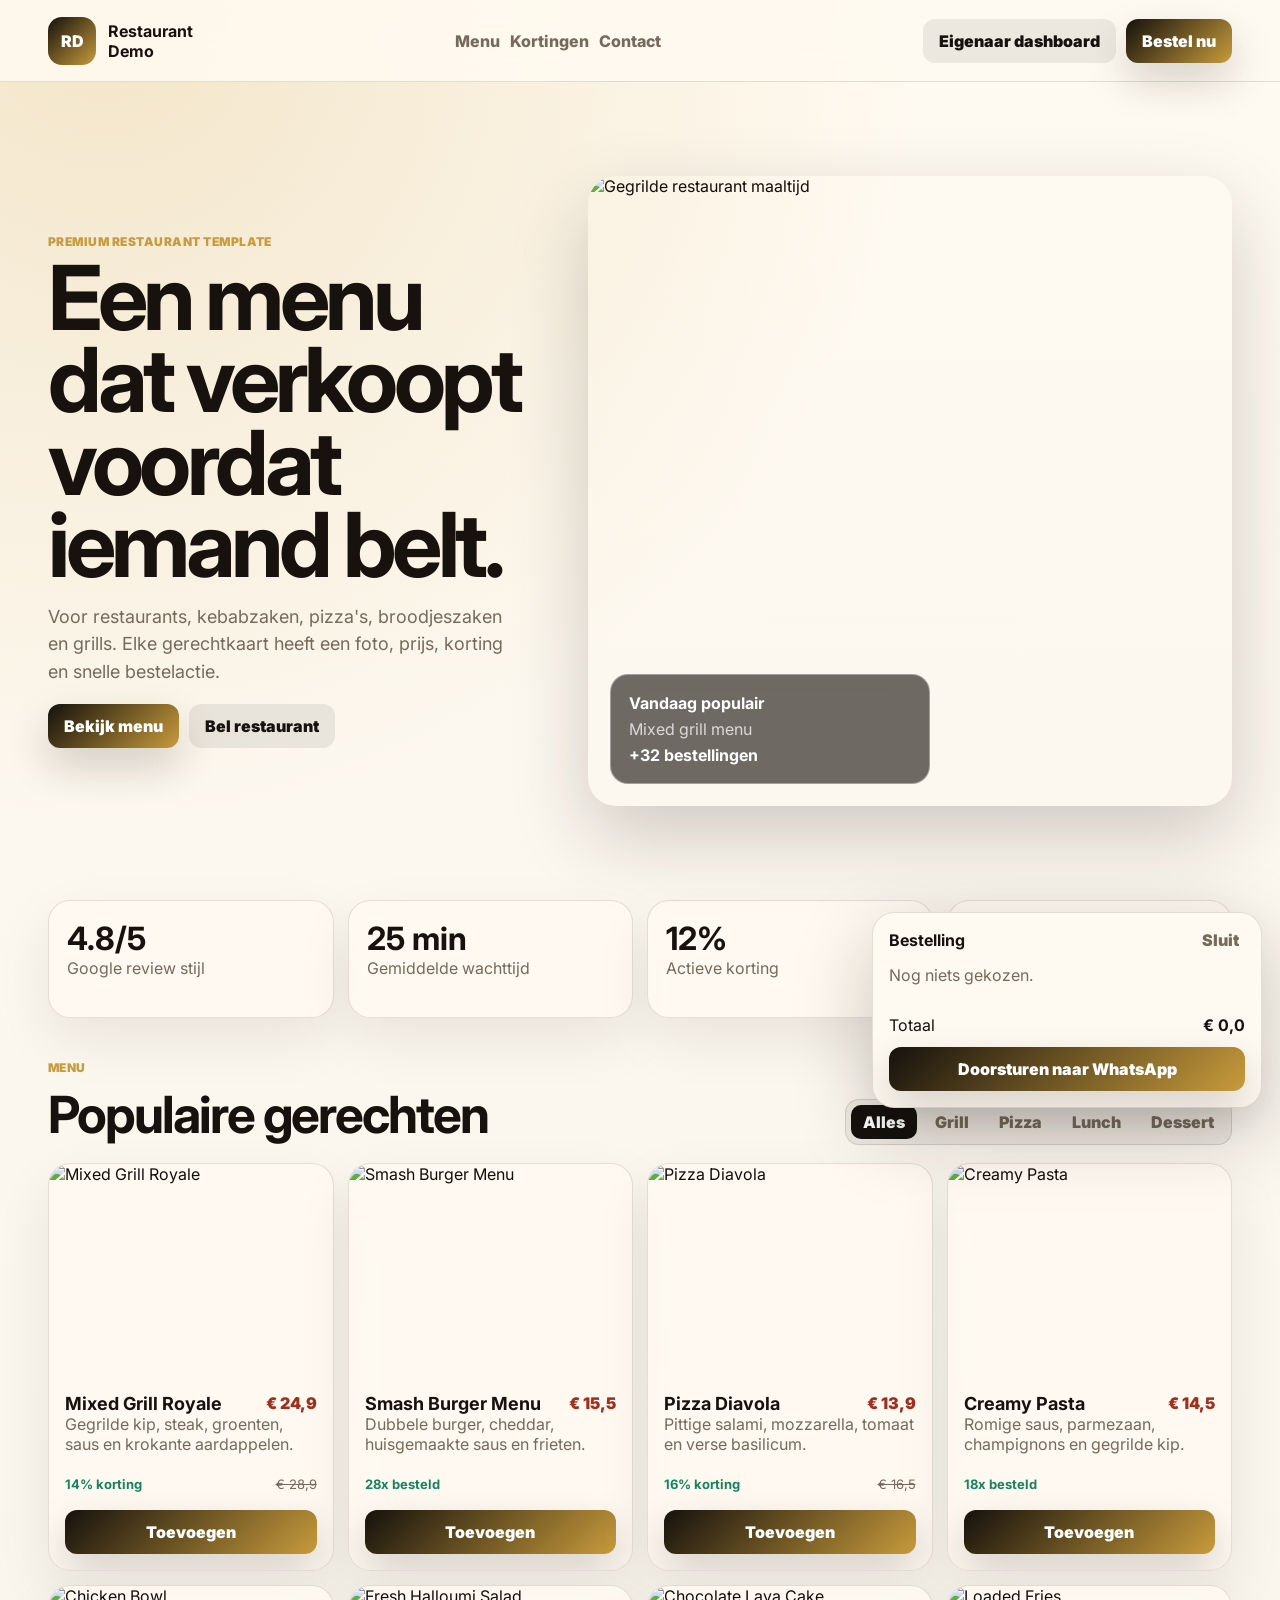
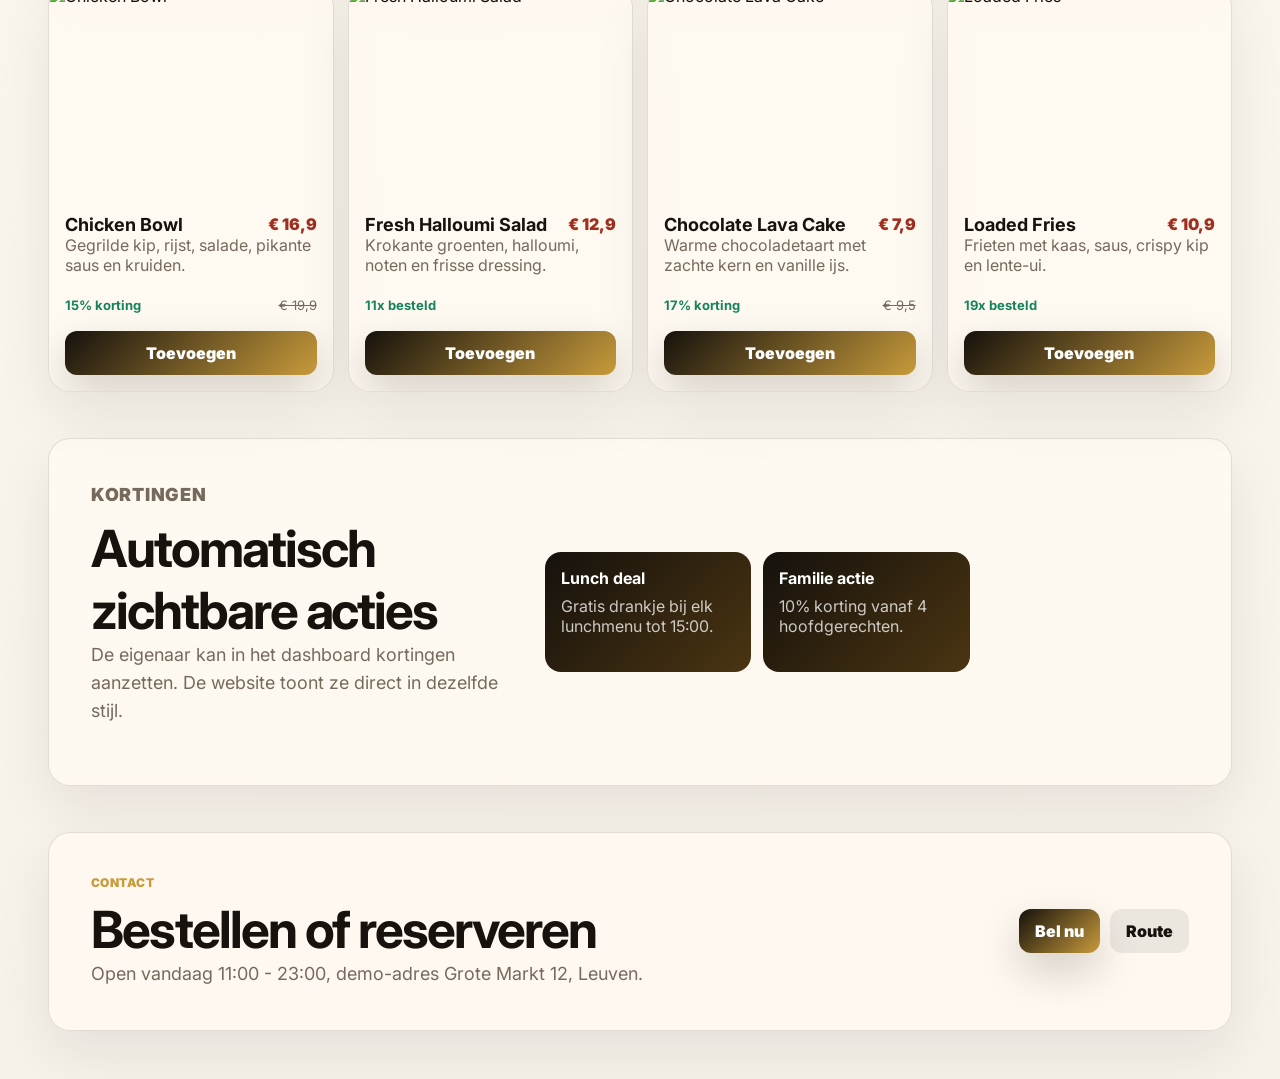
==== restaurant-template/index.html @ 37c9e4f7 "Add restaurant website template" ====
<!doctype html>
<html lang="nl">
<head>
  <meta charset="utf-8">
  <meta name="viewport" content="width=device-width, initial-scale=1">
  <title>Restaurant Template Pro</title>
  <meta name="description" content="Premium restaurant website template met eigenaar dashboard, menu, kortingen en omzetoverzicht.">
  <link rel="preconnect" href="https://fonts.googleapis.com">
  <link rel="preconnect" href="https://fonts.gstatic.com" crossorigin>
  <link href="https://fonts.googleapis.com/css2?family=Inter:wght@500;600;700;800;900&display=swap" rel="stylesheet">
  <link rel="stylesheet" href="styles.css">
</head>
<body>
  <header class="topbar">
    <a class="brand" href="#home">
      <span>RD</span>
      <strong>Restaurant<br>Demo</strong>
    </a>
    <nav>
      <a href="#menu">Menu</a>
      <a href="#deals">Kortingen</a>
      <a href="#contact">Contact</a>
    </nav>
    <div class="top-actions">
      <button class="ghost" id="openAdmin">Eigenaar dashboard</button>
      <a class="primary" href="#menu">Bestel nu</a>
    </div>
  </header>

  <main>
    <section class="hero" id="home">
      <div class="hero-copy">
        <p class="eyebrow">Premium restaurant template</p>
        <h1>Een menu dat verkoopt voordat iemand belt.</h1>
        <p>Voor restaurants, kebabzaken, pizza's, broodjeszaken en grills. Elke gerechtkaart heeft een foto, prijs, korting en snelle bestelactie.</p>
        <div class="hero-actions">
          <a class="primary" href="#menu">Bekijk menu</a>
          <a class="ghost" href="tel:+32123456789">Bel restaurant</a>
        </div>
      </div>
      <div class="hero-board">
        <img src="https://images.unsplash.com/photo-1544025162-d76694265947?auto=format&fit=crop&w=1100&q=85" alt="Gegrilde restaurant maaltijd">
        <div class="live-card">
          <strong>Vandaag populair</strong>
          <span>Mixed grill menu</span>
          <b>+32 bestellingen</b>
        </div>
      </div>
    </section>

    <section class="stats-band">
      <article><strong>4.8/5</strong><span>Google review stijl</span></article>
      <article><strong>25 min</strong><span>Gemiddelde wachttijd</span></article>
      <article><strong>12%</strong><span>Actieve korting</span></article>
      <article><strong>€ 2.840</strong><span>Demo omzet vandaag</span></article>
    </section>

    <section class="section-head" id="menu">
      <div>
        <p class="eyebrow">Menu</p>
        <h2>Populaire gerechten</h2>
      </div>
      <div class="filters" id="menuFilters">
        <button class="active" data-filter="all">Alles</button>
        <button data-filter="grill">Grill</button>
        <button data-filter="pizza">Pizza</button>
        <button data-filter="lunch">Lunch</button>
        <button data-filter="dessert">Dessert</button>
      </div>
    </section>

    <section class="menu-grid" id="menuGrid"></section>

    <section class="deals" id="deals">
      <div>
        <p class="eyebrow">Kortingen</p>
        <h2>Automatisch zichtbare acties</h2>
        <p>De eigenaar kan in het dashboard kortingen aanzetten. De website toont ze direct in dezelfde stijl.</p>
      </div>
      <div id="dealCards" class="deal-grid"></div>
    </section>

    <section class="order-strip" id="contact">
      <div>
        <p class="eyebrow">Contact</p>
        <h2>Bestellen of reserveren</h2>
        <span>Open vandaag 11:00 - 23:00, demo-adres Grote Markt 12, Leuven.</span>
      </div>
      <div class="contact-actions">
        <a class="primary" href="tel:+32123456789">Bel nu</a>
        <a class="ghost" href="https://www.google.com/maps" target="_blank" rel="noreferrer">Route</a>
      </div>
    </section>
  </main>

  <aside class="cart" id="cart">
    <div class="cart-head">
      <strong>Bestelling</strong>
      <button id="closeCart">Sluit</button>
    </div>
    <div id="cartItems" class="cart-items"></div>
    <div class="cart-total">
      <span>Totaal</span>
      <strong id="cartTotal">€ 0</strong>
    </div>
    <button class="primary full-btn">Doorsturen naar WhatsApp</button>
  </aside>

  <dialog id="adminLogin">
    <form class="login-card" id="loginForm">
      <p class="eyebrow">Eigenaar login</p>
      <h2>Dashboard openen</h2>
      <p>Demo pincode: <strong>1234</strong></p>
      <input name="pin" inputmode="numeric" placeholder="Pincode" required>
      <button class="primary" type="submit">Open dashboard</button>
    </form>
  </dialog>

  <section class="admin-shell" id="adminShell" aria-hidden="true">
    <div class="admin-top">
      <div>
        <p class="eyebrow">Eigenaar dashboard</p>
        <h2>Restaurant controlecentrum</h2>
      </div>
      <button class="ghost" id="closeAdmin">Sluiten</button>
    </div>
    <div class="admin-metrics" id="adminMetrics"></div>
    <div class="admin-grid">
      <section class="admin-panel">
        <div class="panel-head">
          <h3>Omzet</h3>
          <div class="segmented" id="rangeControls">
            <button data-range="7">7D</button>
            <button class="active" data-range="30">30D</button>
            <button data-range="90">90D</button>
          </div>
        </div>
        <div id="revenueChart" class="revenue-chart"></div>
      </section>
      <section class="admin-panel">
        <div class="panel-head"><h3>Kortingen</h3><span>Live demo</span></div>
        <div id="discountAdmin" class="discount-admin"></div>
      </section>
    </div>
    <section class="admin-panel">
      <div class="panel-head"><h3>Menu beheer</h3><span>prijzen, beschikbaarheid, populariteit</span></div>
      <div id="menuAdmin" class="menu-admin"></div>
    </section>
  </section>

  <script src="script.js"></script>
</body>
</html>
---- restaurant-template/styles.css ----
:root {
  --bg: #f6f2ea;
  --ink: #17120d;
  --muted: #756a5c;
  --panel: #fffaf1;
  --line: rgba(23,18,13,.12);
  --gold: #c89b3c;
  --black: #15110c;
  --red: #9f2f1f;
  --green: #16835d;
  font-family: Inter, system-ui, sans-serif;
}
* { box-sizing: border-box; }
html { scroll-behavior: smooth; }
body {
  margin: 0;
  color: var(--ink);
  overflow-x: hidden;
  background:
    radial-gradient(circle at 8% 0%, rgba(200,155,60,.22), transparent 28%),
    linear-gradient(180deg, #fffaf1, var(--bg));
}
img { max-width: 100%; display: block; }
a { color: inherit; text-decoration: none; }
button, input { font: inherit; }
button { cursor: pointer; }
.topbar {
  position: sticky;
  top: 0;
  z-index: 20;
  min-height: 82px;
  padding: 14px clamp(16px, 4vw, 48px);
  border-bottom: 1px solid var(--line);
  background: rgba(255,250,241,.88);
  backdrop-filter: blur(18px);
  display: flex;
  align-items: center;
  justify-content: space-between;
  gap: 16px;
}
.brand {
  display: flex;
  align-items: center;
  gap: 12px;
  font-weight: 900;
}
.brand span {
  width: 48px;
  height: 48px;
  display: grid;
  place-items: center;
  border-radius: 14px;
  color: #fff;
  background: linear-gradient(135deg, var(--black), var(--gold));
}
nav, .top-actions, .hero-actions, .contact-actions {
  display: flex;
  align-items: center;
  gap: 10px;
  flex-wrap: wrap;
}
nav a {
  color: var(--muted);
  font-weight: 800;
}
.primary, .ghost {
  min-height: 44px;
  border: 0;
  border-radius: 12px;
  padding: 0 16px;
  display: inline-flex;
  align-items: center;
  justify-content: center;
  font-weight: 900;
}
.primary {
  color: #fff;
  background: linear-gradient(135deg, var(--black), var(--gold));
  box-shadow: 0 18px 42px rgba(23,18,13,.18);
}
.ghost {
  color: var(--ink);
  background: rgba(23,18,13,.08);
}
main {
  padding: 0 clamp(16px, 4vw, 48px) 48px;
}
.hero {
  min-height: calc(100vh - 82px);
  display: grid;
  grid-template-columns: minmax(0, .85fr) minmax(320px, 1.15fr);
  gap: clamp(24px, 5vw, 72px);
  align-items: center;
}
.eyebrow {
  margin: 0 0 8px;
  color: var(--gold);
  font-size: 12px;
  font-weight: 900;
  text-transform: uppercase;
  letter-spacing: .04em;
}
h1, h2, h3, p { margin-top: 0; }
h1 {
  margin-bottom: 16px;
  max-width: 760px;
  font-size: clamp(44px, 7vw, 92px);
  line-height: .92;
  letter-spacing: -.05em;
}
.hero-copy p:not(.eyebrow), .deals p, .order-strip span {
  color: var(--muted);
  font-size: 18px;
  line-height: 1.55;
}
.hero-board {
  position: relative;
  min-height: 560px;
}
.hero-board img {
  width: 100%;
  height: min(70vh, 640px);
  object-fit: cover;
  border-radius: 28px;
  filter: saturate(.94) contrast(1.04) sepia(.06);
  box-shadow: 0 30px 80px rgba(23,18,13,.2);
}
.live-card {
  position: absolute;
  left: 22px;
  bottom: 22px;
  width: min(320px, calc(100% - 44px));
  padding: 18px;
  border: 1px solid rgba(255,255,255,.36);
  border-radius: 18px;
  color: #fff;
  background: rgba(23,18,13,.62);
  backdrop-filter: blur(14px);
}
.live-card strong, .live-card span, .live-card b {
  display: block;
}
.live-card span { margin: 6px 0; color: rgba(255,255,255,.75); }
.stats-band, .menu-grid, .dashboard-grid {
  display: grid;
  gap: 14px;
}
.stats-band {
  grid-template-columns: repeat(4, minmax(0, 1fr));
  margin-bottom: 42px;
}
.stats-band article, .dish-card, .deals, .order-strip, .admin-panel, .admin-metrics article {
  border: 1px solid var(--line);
  border-radius: 22px;
  background: rgba(255,250,241,.86);
  box-shadow: 0 22px 55px rgba(23,18,13,.08);
}
.stats-band article {
  min-height: 118px;
  padding: 18px;
}
.stats-band strong {
  display: block;
  font-size: 32px;
}
.stats-band span, .dish-body p, .dish-meta, .admin-metrics em, .admin-panel span {
  color: var(--muted);
}
.section-head {
  margin: 24px 0 18px;
  display: flex;
  align-items: end;
  justify-content: space-between;
  gap: 18px;
}
.section-head h2, .deals h2, .order-strip h2 {
  margin-bottom: 0;
  font-size: clamp(30px, 4vw, 52px);
  letter-spacing: -.04em;
}
.filters, .segmented {
  display: flex;
  gap: 6px;
  padding: 5px;
  border: 1px solid var(--line);
  border-radius: 14px;
  background: rgba(23,18,13,.06);
  overflow-x: auto;
}
.filters button, .segmented button {
  min-height: 34px;
  border: 0;
  border-radius: 10px;
  padding: 0 12px;
  background: transparent;
  color: var(--muted);
  font-weight: 900;
  white-space: nowrap;
}
.filters button.active, .segmented button.active {
  color: #fff;
  background: var(--black);
}
.menu-grid {
  grid-template-columns: repeat(4, minmax(0, 1fr));
}
.dish-card {
  overflow: hidden;
}
.dish-card img {
  width: 100%;
  aspect-ratio: 4 / 3;
  object-fit: cover;
  filter: saturate(.94) contrast(1.04) sepia(.06);
}
.dish-body {
  padding: 16px;
}
.row {
  display: flex;
  justify-content: space-between;
  gap: 12px;
  align-items: start;
}
.row strong {
  font-size: 18px;
}
.row span {
  color: var(--red);
  font-weight: 900;
}
.dish-meta {
  min-height: 28px;
  display: flex;
  justify-content: space-between;
  gap: 10px;
  align-items: center;
  margin: 12px 0;
  font-size: 13px;
}
.dish-meta b {
  color: var(--green);
}
.dish-meta em {
  text-decoration: line-through;
  font-style: normal;
}
.dish-card button {
  width: 100%;
}
.deals, .order-strip {
  margin-top: 46px;
  padding: clamp(22px, 4vw, 42px);
  display: grid;
  grid-template-columns: .8fr 1.2fr;
  gap: 24px;
  align-items: center;
}
.deal-grid {
  display: grid;
  grid-template-columns: repeat(3, minmax(0, 1fr));
  gap: 12px;
}
.deal-grid article {
  min-height: 120px;
  padding: 16px;
  border-radius: 16px;
  color: #fff;
  background: linear-gradient(135deg, var(--black), #4b3512);
}
.deal-grid strong, .deal-grid span {
  display: block;
}
.deal-grid span {
  margin-top: 8px;
  color: rgba(255,255,255,.76);
}
.order-strip {
  grid-template-columns: 1fr auto;
}
.cart {
  position: fixed;
  right: 18px;
  bottom: 18px;
  z-index: 30;
  width: min(390px, calc(100% - 36px));
  padding: 16px;
  border: 1px solid var(--line);
  border-radius: 22px;
  background: var(--panel);
  box-shadow: 0 24px 80px rgba(23,18,13,.22);
  transform: translateY(calc(100% + 30px));
  transition: transform .24s ease;
}
.cart.open {
  transform: translateY(0);
}
.cart-head, .cart-row, .cart-total, .panel-head {
  display: flex;
  justify-content: space-between;
  gap: 12px;
  align-items: center;
}
.cart-head button {
  border: 0;
  color: var(--muted);
  background: transparent;
  font-weight: 900;
}
.cart-items {
  display: grid;
  gap: 8px;
  margin: 14px 0;
}
.cart-row {
  padding: 10px;
  border-radius: 12px;
  background: rgba(23,18,13,.06);
}
.full-btn {
  width: 100%;
  margin-top: 12px;
}
dialog {
  width: min(420px, calc(100% - 28px));
  border: 1px solid var(--line);
  border-radius: 24px;
  padding: 0;
  background: var(--panel);
}
dialog::backdrop {
  background: rgba(23,18,13,.4);
  backdrop-filter: blur(6px);
}
.login-card {
  padding: 22px;
  display: grid;
  gap: 12px;
}
.login-card input {
  min-height: 46px;
  border: 1px solid var(--line);
  border-radius: 12px;
  padding: 0 12px;
}
.admin-shell {
  position: fixed;
  inset: 0;
  z-index: 40;
  overflow: auto;
  padding: clamp(16px, 4vw, 42px);
  color: #f7f2ea;
  background: #12100c;
  transform: translateX(100%);
  transition: transform .25s ease;
}
.admin-shell.open {
  transform: translateX(0);
}
.admin-top, .admin-grid, .admin-metrics {
  display: grid;
  gap: 14px;
}
.admin-top {
  grid-template-columns: 1fr auto;
  align-items: center;
  margin-bottom: 16px;
}
.admin-metrics {
  grid-template-columns: repeat(4, minmax(0, 1fr));
  margin-bottom: 14px;
}
.admin-metrics article, .admin-panel {
  padding: 18px;
  color: #f7f2ea;
  background: linear-gradient(180deg, #1f1a12, #17130e);
  border-color: rgba(255,255,255,.1);
}
.admin-metrics strong {
  display: block;
  margin: 8px 0 4px;
  font-size: 30px;
}
.admin-grid {
  grid-template-columns: 1.25fr .75fr;
  margin-bottom: 14px;
}
.admin-top .ghost {
  color: #f7f2ea;
  background: rgba(255,255,255,.08);
}
.revenue-chart {
  color: var(--gold);
}
.revenue-chart strong {
  display: block;
  margin: 12px 0;
  font-size: 36px;
}
.revenue-chart svg {
  width: 100%;
  height: 240px;
}
.discount-admin, .menu-admin {
  display: grid;
  gap: 10px;
}
.toggle-row, .menu-admin article {
  padding: 12px;
  border: 1px solid rgba(255,255,255,.1);
  border-radius: 14px;
  background: rgba(255,255,255,.04);
}
.toggle-row {
  display: flex;
  justify-content: space-between;
  gap: 12px;
}
.toggle-row span, .toggle-row strong, .toggle-row em {
  display: block;
}
.toggle-row em {
  color: rgba(255,255,255,.62);
  font-style: normal;
}
.menu-admin article {
  display: grid;
  grid-template-columns: 72px 1fr 110px 94px;
  gap: 12px;
  align-items: center;
}
.menu-admin img {
  width: 72px;
  height: 56px;
  border-radius: 12px;
  object-fit: cover;
  filter: saturate(.94) contrast(1.04) sepia(.06);
}
.menu-admin input[type="number"] {
  min-height: 38px;
  border: 1px solid rgba(255,255,255,.15);
  border-radius: 10px;
  padding: 0 10px;
  color: #fff;
  background: rgba(255,255,255,.06);
}
.muted { color: var(--muted); }
@media (max-width: 1050px) {
  .hero, .deals, .order-strip, .admin-grid {
    grid-template-columns: 1fr;
  }
  .menu-grid {
    grid-template-columns: repeat(2, minmax(0, 1fr));
  }
  .stats-band, .admin-metrics {
    grid-template-columns: repeat(2, minmax(0, 1fr));
  }
  .hero {
    padding-top: 34px;
  }
  .hero-board {
    min-height: auto;
  }
}
@media (max-width: 680px) {
  .topbar {
    position: static;
    align-items: flex-start;
    flex-direction: column;
    overflow: hidden;
  }
  nav {
    width: 100%;
    display: grid;
    grid-template-columns: repeat(3, minmax(0, 1fr));
    gap: 8px;
  }
  nav a {
    min-width: 0;
  }
  .top-actions {
    width: 100%;
    display: grid;
    grid-template-columns: 1fr;
    gap: 10px;
  }
  .top-actions .primary, .top-actions .ghost {
    width: 100%;
    min-width: 0;
    padding-inline: 10px;
    font-size: 15px;
    white-space: nowrap;
  }
  main {
    padding-inline: 14px;
  }
  h1 {
    max-width: 340px;
    font-size: 42px;
    line-height: .96;
    letter-spacing: -.03em;
  }
  .hero-copy p:not(.eyebrow) {
    max-width: 340px;
  }
  .hero {
    min-height: auto;
    padding: 28px 0;
  }
  .hero-copy {
    min-width: 0;
    max-width: 100%;
  }
  .hero-board, .hero-board img {
    max-width: 100%;
  }
  .menu-grid, .stats-band, .deal-grid, .admin-metrics {
    grid-template-columns: 1fr;
  }
  .hero-board img {
    height: 420px;
  }
  .section-head {
    align-items: start;
    flex-direction: column;
  }
  .menu-admin article {
    grid-template-columns: 64px 1fr;
  }
  .menu-admin input, .menu-admin label {
    grid-column: 1 / -1;
  }
}
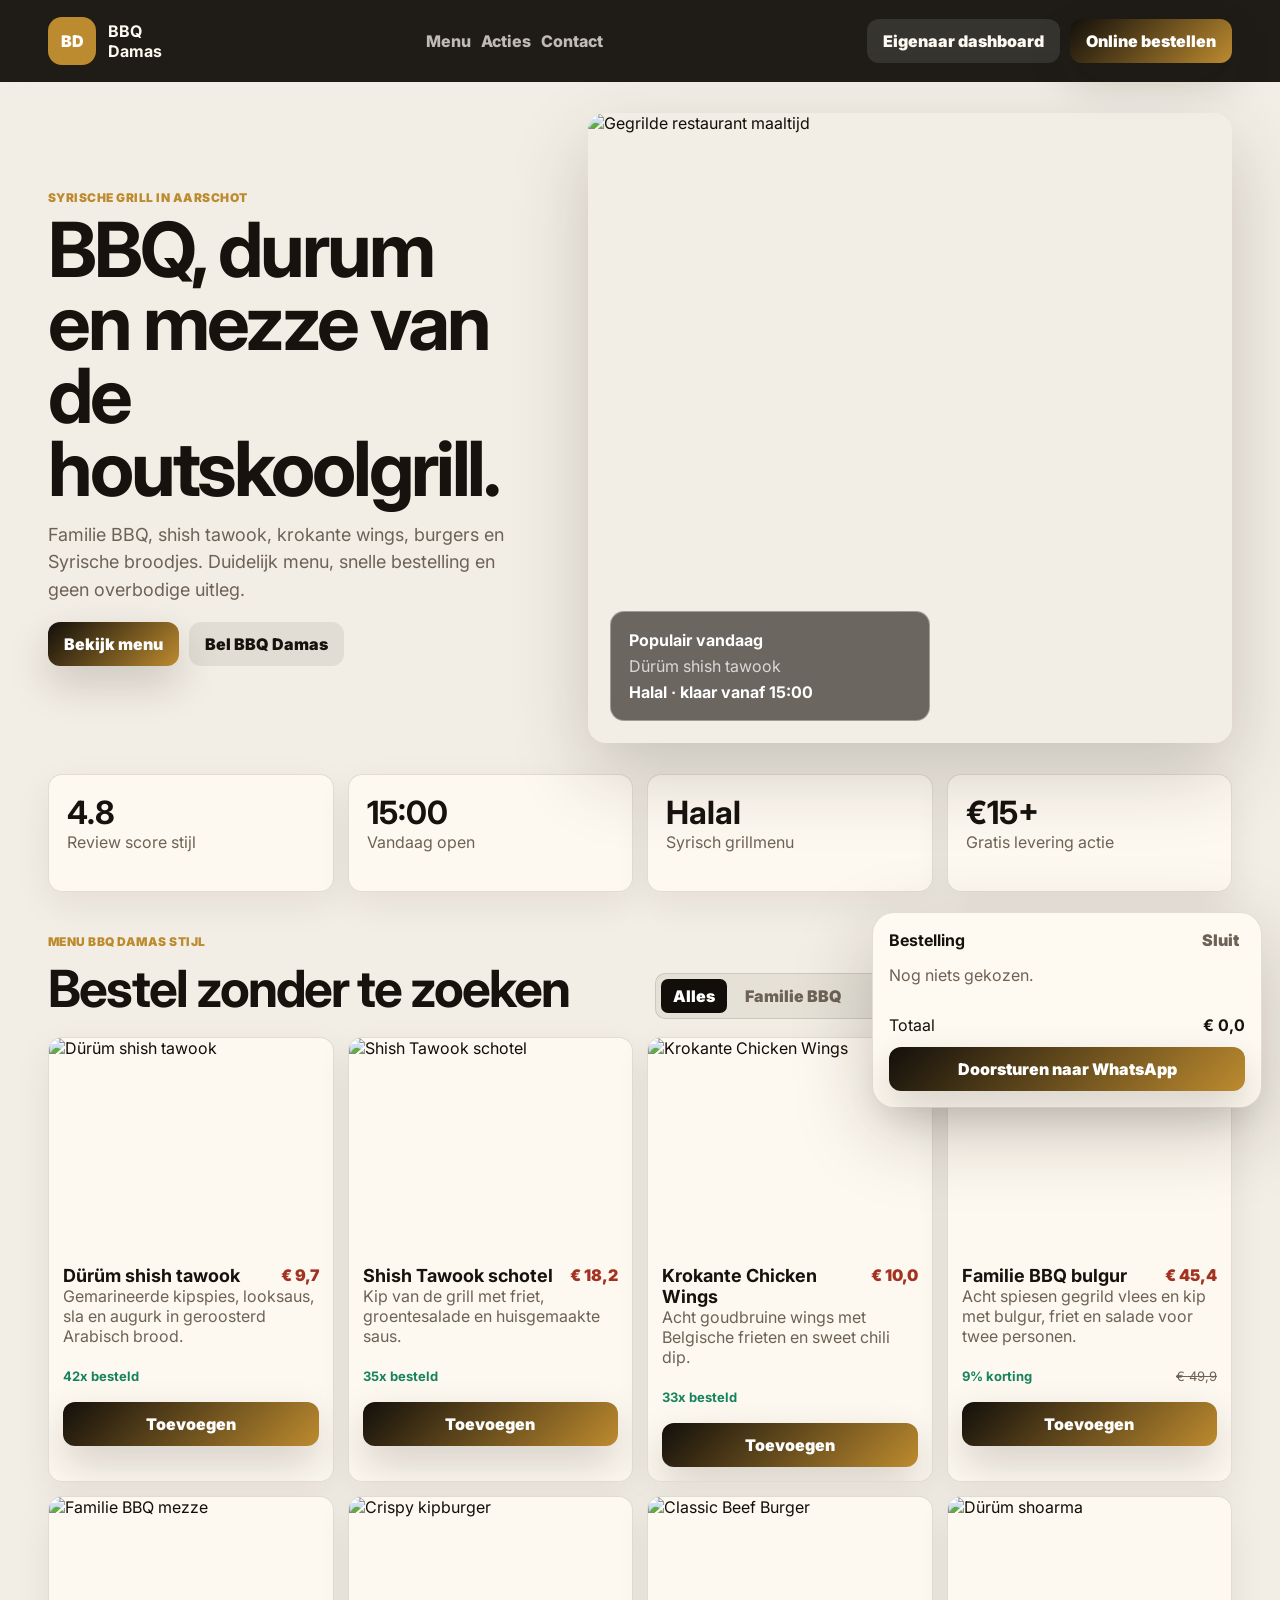
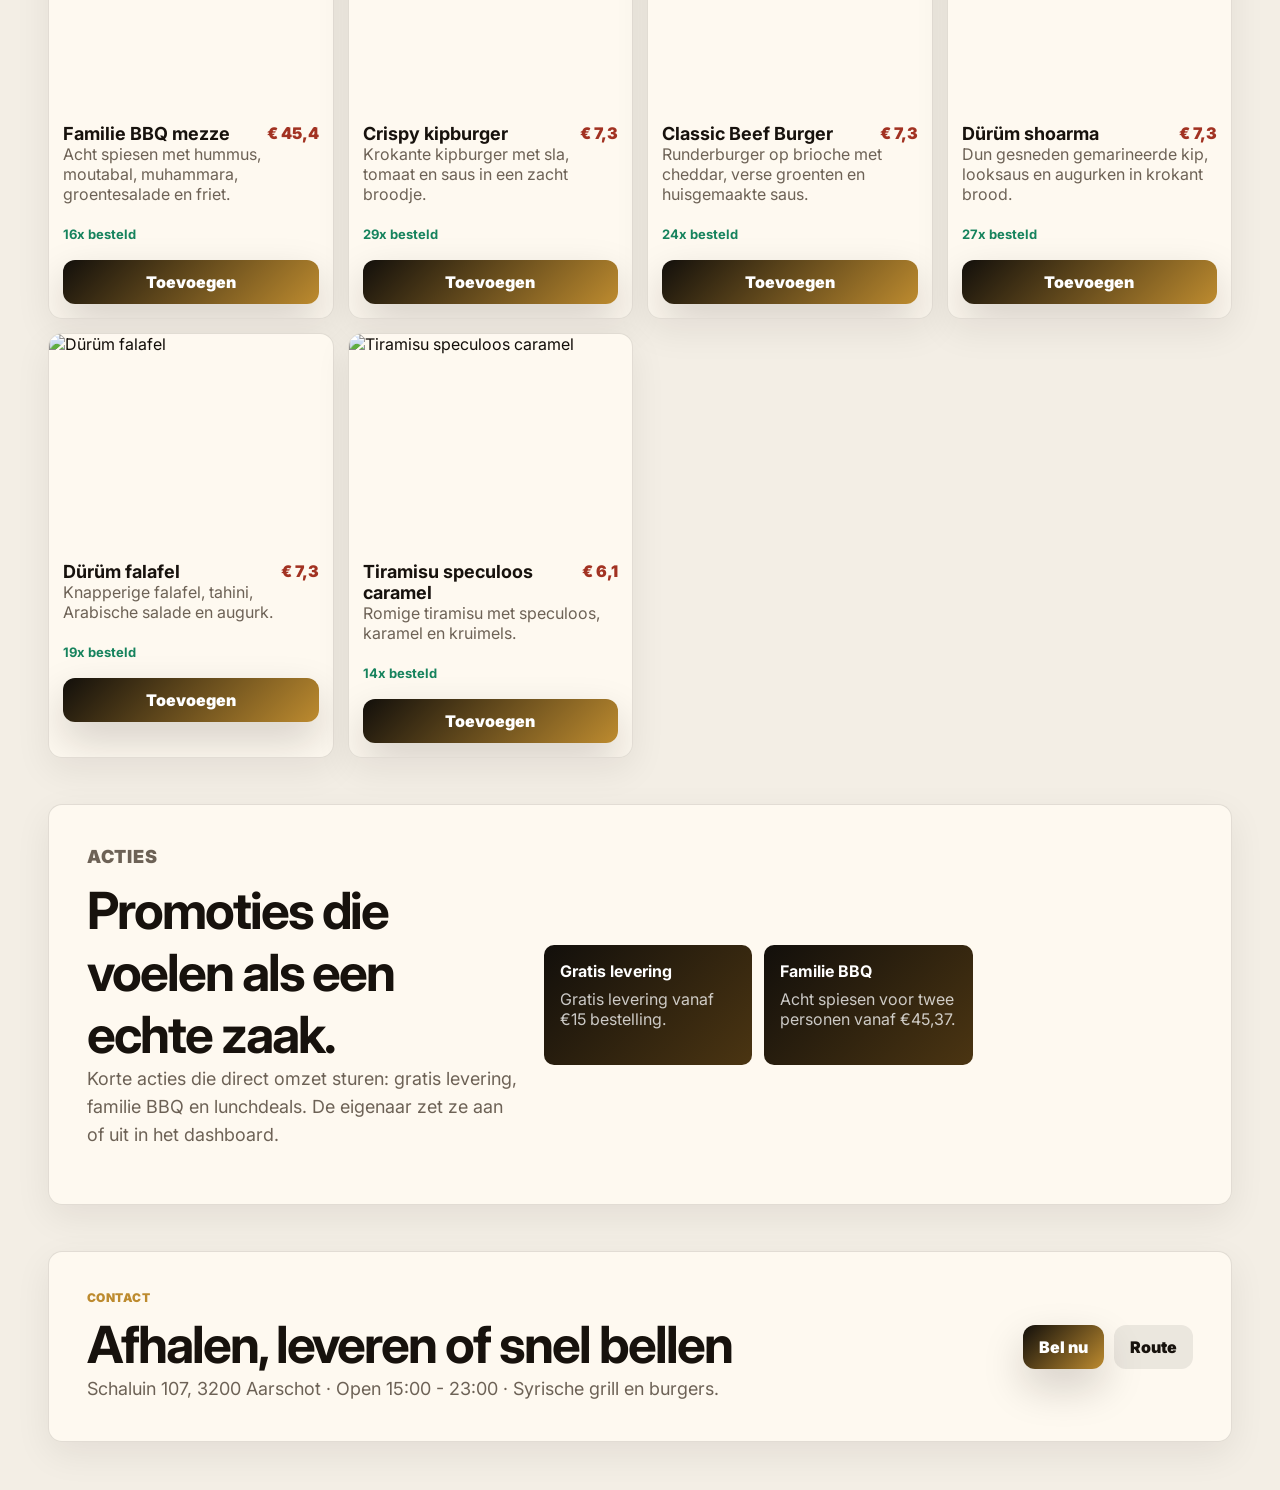
==== commit 9f758218: "Refine restaurant template with BBQ Damas research" ====
--- a/restaurant-template/index.html
+++ b/restaurant-template/index.html
@@ -3,8 +3,8 @@
 <head>
   <meta charset="utf-8">
   <meta name="viewport" content="width=device-width, initial-scale=1">
-  <title>Restaurant Template Pro</title>
-  <meta name="description" content="Premium restaurant website template met eigenaar dashboard, menu, kortingen en omzetoverzicht.">
+  <title>BBQ Damas Aarschot - Demo Website</title>
+  <meta name="description" content="Demo website voor een Syrische grillzaak met menu, kortingen, online bestelling en eigenaar dashboard.">
   <link rel="preconnect" href="https://fonts.googleapis.com">
   <link rel="preconnect" href="https://fonts.gstatic.com" crossorigin>
   <link href="https://fonts.googleapis.com/css2?family=Inter:wght@500;600;700;800;900&display=swap" rel="stylesheet">
@@ -13,58 +13,59 @@
 <body>
   <header class="topbar">
     <a class="brand" href="#home">
-      <span>RD</span>
-      <strong>Restaurant<br>Demo</strong>
+      <span>BD</span>
+      <strong>BBQ<br>Damas</strong>
     </a>
     <nav>
       <a href="#menu">Menu</a>
-      <a href="#deals">Kortingen</a>
+      <a href="#deals">Acties</a>
       <a href="#contact">Contact</a>
     </nav>
     <div class="top-actions">
       <button class="ghost" id="openAdmin">Eigenaar dashboard</button>
-      <a class="primary" href="#menu">Bestel nu</a>
+      <a class="primary" href="#menu">Online bestellen</a>
     </div>
   </header>
 
   <main>
     <section class="hero" id="home">
       <div class="hero-copy">
-        <p class="eyebrow">Premium restaurant template</p>
-        <h1>Een menu dat verkoopt voordat iemand belt.</h1>
-        <p>Voor restaurants, kebabzaken, pizza's, broodjeszaken en grills. Elke gerechtkaart heeft een foto, prijs, korting en snelle bestelactie.</p>
+        <p class="eyebrow">Syrische grill in Aarschot</p>
+        <h1>BBQ, durum en mezze van de houtskoolgrill.</h1>
+        <p>Familie BBQ, shish tawook, krokante wings, burgers en Syrische broodjes. Duidelijk menu, snelle bestelling en geen overbodige uitleg.</p>
         <div class="hero-actions">
           <a class="primary" href="#menu">Bekijk menu</a>
-          <a class="ghost" href="tel:+32123456789">Bel restaurant</a>
+          <a class="ghost" href="tel:+32123456789">Bel BBQ Damas</a>
         </div>
       </div>
       <div class="hero-board">
         <img src="https://images.unsplash.com/photo-1544025162-d76694265947?auto=format&fit=crop&w=1100&q=85" alt="Gegrilde restaurant maaltijd">
         <div class="live-card">
-          <strong>Vandaag populair</strong>
-          <span>Mixed grill menu</span>
-          <b>+32 bestellingen</b>
+          <strong>Populair vandaag</strong>
+          <span>Dürüm shish tawook</span>
+          <b>Halal · klaar vanaf 15:00</b>
         </div>
       </div>
     </section>
 
     <section class="stats-band">
-      <article><strong>4.8/5</strong><span>Google review stijl</span></article>
-      <article><strong>25 min</strong><span>Gemiddelde wachttijd</span></article>
-      <article><strong>12%</strong><span>Actieve korting</span></article>
-      <article><strong>€ 2.840</strong><span>Demo omzet vandaag</span></article>
+      <article><strong>4.8</strong><span>Review score stijl</span></article>
+      <article><strong>15:00</strong><span>Vandaag open</span></article>
+      <article><strong>Halal</strong><span>Syrisch grillmenu</span></article>
+      <article><strong>€15+</strong><span>Gratis levering actie</span></article>
     </section>
 
     <section class="section-head" id="menu">
       <div>
-        <p class="eyebrow">Menu</p>
-        <h2>Populaire gerechten</h2>
+        <p class="eyebrow">Menu BBQ Damas stijl</p>
+        <h2>Bestel zonder te zoeken</h2>
       </div>
       <div class="filters" id="menuFilters">
         <button class="active" data-filter="all">Alles</button>
-        <button data-filter="grill">Grill</button>
-        <button data-filter="pizza">Pizza</button>
-        <button data-filter="lunch">Lunch</button>
+        <button data-filter="bbq">Familie BBQ</button>
+        <button data-filter="schotels">Schotels</button>
+        <button data-filter="wraps">Dürüm</button>
+        <button data-filter="burger">Burgers</button>
         <button data-filter="dessert">Dessert</button>
       </div>
     </section>
@@ -73,9 +74,9 @@
 
     <section class="deals" id="deals">
       <div>
-        <p class="eyebrow">Kortingen</p>
-        <h2>Automatisch zichtbare acties</h2>
-        <p>De eigenaar kan in het dashboard kortingen aanzetten. De website toont ze direct in dezelfde stijl.</p>
+        <p class="eyebrow">Acties</p>
+        <h2>Promoties die voelen als een echte zaak.</h2>
+        <p>Korte acties die direct omzet sturen: gratis levering, familie BBQ en lunchdeals. De eigenaar zet ze aan of uit in het dashboard.</p>
       </div>
       <div id="dealCards" class="deal-grid"></div>
     </section>
@@ -83,8 +84,8 @@
     <section class="order-strip" id="contact">
       <div>
         <p class="eyebrow">Contact</p>
-        <h2>Bestellen of reserveren</h2>
-        <span>Open vandaag 11:00 - 23:00, demo-adres Grote Markt 12, Leuven.</span>
+        <h2>Afhalen, leveren of snel bellen</h2>
+        <span>Schaluin 107, 3200 Aarschot · Open 15:00 - 23:00 · Syrische grill en burgers.</span>
       </div>
       <div class="contact-actions">
         <a class="primary" href="tel:+32123456789">Bel nu</a>
@@ -120,7 +121,7 @@
     <div class="admin-top">
       <div>
         <p class="eyebrow">Eigenaar dashboard</p>
-        <h2>Restaurant controlecentrum</h2>
+        <h2>BBQ Damas controlecentrum</h2>
       </div>
       <button class="ghost" id="closeAdmin">Sluiten</button>
     </div>
--- a/restaurant-template/styles.css
+++ b/restaurant-template/styles.css
@@ -1,12 +1,12 @@
 :root {
-  --bg: #f6f2ea;
+  --bg: #f3eee5;
   --ink: #17120d;
-  --muted: #756a5c;
+  --muted: #6d6256;
   --panel: #fffaf1;
   --line: rgba(23,18,13,.12);
-  --gold: #c89b3c;
-  --black: #15110c;
-  --red: #9f2f1f;
+  --gold: #bd8b2f;
+  --black: #120f0b;
+  --red: #a23222;
   --green: #16835d;
   font-family: Inter, system-ui, sans-serif;
 }
@@ -16,9 +16,7 @@
   margin: 0;
   color: var(--ink);
   overflow-x: hidden;
-  background:
-    radial-gradient(circle at 8% 0%, rgba(200,155,60,.22), transparent 28%),
-    linear-gradient(180deg, #fffaf1, var(--bg));
+  background: var(--bg);
 }
 img { max-width: 100%; display: block; }
 a { color: inherit; text-decoration: none; }
@@ -31,7 +29,7 @@
   min-height: 82px;
   padding: 14px clamp(16px, 4vw, 48px);
   border-bottom: 1px solid var(--line);
-  background: rgba(255,250,241,.88);
+  background: rgba(18,15,11,.94);
   backdrop-filter: blur(18px);
   display: flex;
   align-items: center;
@@ -39,6 +37,7 @@
   gap: 16px;
 }
 .brand {
+  color: #fffaf1;
   display: flex;
   align-items: center;
   gap: 12px;
@@ -51,7 +50,7 @@
   place-items: center;
   border-radius: 14px;
   color: #fff;
-  background: linear-gradient(135deg, var(--black), var(--gold));
+  background: var(--gold);
 }
 nav, .top-actions, .hero-actions, .contact-actions {
   display: flex;
@@ -60,7 +59,7 @@
   flex-wrap: wrap;
 }
 nav a {
-  color: var(--muted);
+  color: rgba(255,250,241,.72);
   font-weight: 800;
 }
 .primary, .ghost {
@@ -82,11 +81,15 @@
   color: var(--ink);
   background: rgba(23,18,13,.08);
 }
+.topbar .ghost {
+  color: #fffaf1;
+  background: rgba(255,255,255,.1);
+}
 main {
   padding: 0 clamp(16px, 4vw, 48px) 48px;
 }
 .hero {
-  min-height: calc(100vh - 82px);
+  min-height: calc(86vh - 82px);
   display: grid;
   grid-template-columns: minmax(0, .85fr) minmax(320px, 1.15fr);
   gap: clamp(24px, 5vw, 72px);
@@ -103,10 +106,10 @@
 h1, h2, h3, p { margin-top: 0; }
 h1 {
   margin-bottom: 16px;
-  max-width: 760px;
-  font-size: clamp(44px, 7vw, 92px);
-  line-height: .92;
-  letter-spacing: -.05em;
+  max-width: 690px;
+  font-size: clamp(42px, 6vw, 76px);
+  line-height: .96;
+  letter-spacing: -.04em;
 }
 .hero-copy p:not(.eyebrow), .deals p, .order-strip span {
   color: var(--muted);
@@ -115,13 +118,13 @@
 }
 .hero-board {
   position: relative;
-  min-height: 560px;
+  min-height: 520px;
 }
 .hero-board img {
   width: 100%;
   height: min(70vh, 640px);
   object-fit: cover;
-  border-radius: 28px;
+  border-radius: 18px;
   filter: saturate(.94) contrast(1.04) sepia(.06);
   box-shadow: 0 30px 80px rgba(23,18,13,.2);
 }
@@ -132,7 +135,7 @@
   width: min(320px, calc(100% - 44px));
   padding: 18px;
   border: 1px solid rgba(255,255,255,.36);
-  border-radius: 18px;
+  border-radius: 14px;
   color: #fff;
   background: rgba(23,18,13,.62);
   backdrop-filter: blur(14px);
@@ -151,9 +154,9 @@
 }
 .stats-band article, .dish-card, .deals, .order-strip, .admin-panel, .admin-metrics article {
   border: 1px solid var(--line);
-  border-radius: 22px;
-  background: rgba(255,250,241,.86);
-  box-shadow: 0 22px 55px rgba(23,18,13,.08);
+  border-radius: 14px;
+  background: rgba(255,250,241,.92);
+  box-shadow: 0 12px 36px rgba(23,18,13,.07);
 }
 .stats-band article {
   min-height: 118px;
@@ -183,14 +186,14 @@
   gap: 6px;
   padding: 5px;
   border: 1px solid var(--line);
-  border-radius: 14px;
+  border-radius: 10px;
   background: rgba(23,18,13,.06);
   overflow-x: auto;
 }
 .filters button, .segmented button {
   min-height: 34px;
   border: 0;
-  border-radius: 10px;
+  border-radius: 7px;
   padding: 0 12px;
   background: transparent;
   color: var(--muted);
@@ -214,7 +217,7 @@
   filter: saturate(.94) contrast(1.04) sepia(.06);
 }
 .dish-body {
-  padding: 16px;
+  padding: 14px;
 }
 .row {
   display: flex;
@@ -250,7 +253,7 @@
 }
 .deals, .order-strip {
   margin-top: 46px;
-  padding: clamp(22px, 4vw, 42px);
+  padding: clamp(22px, 4vw, 38px);
   display: grid;
   grid-template-columns: .8fr 1.2fr;
   gap: 24px;
@@ -264,7 +267,7 @@
 .deal-grid article {
   min-height: 120px;
   padding: 16px;
-  border-radius: 16px;
+  border-radius: 10px;
   color: #fff;
   background: linear-gradient(135deg, var(--black), #4b3512);
 }
